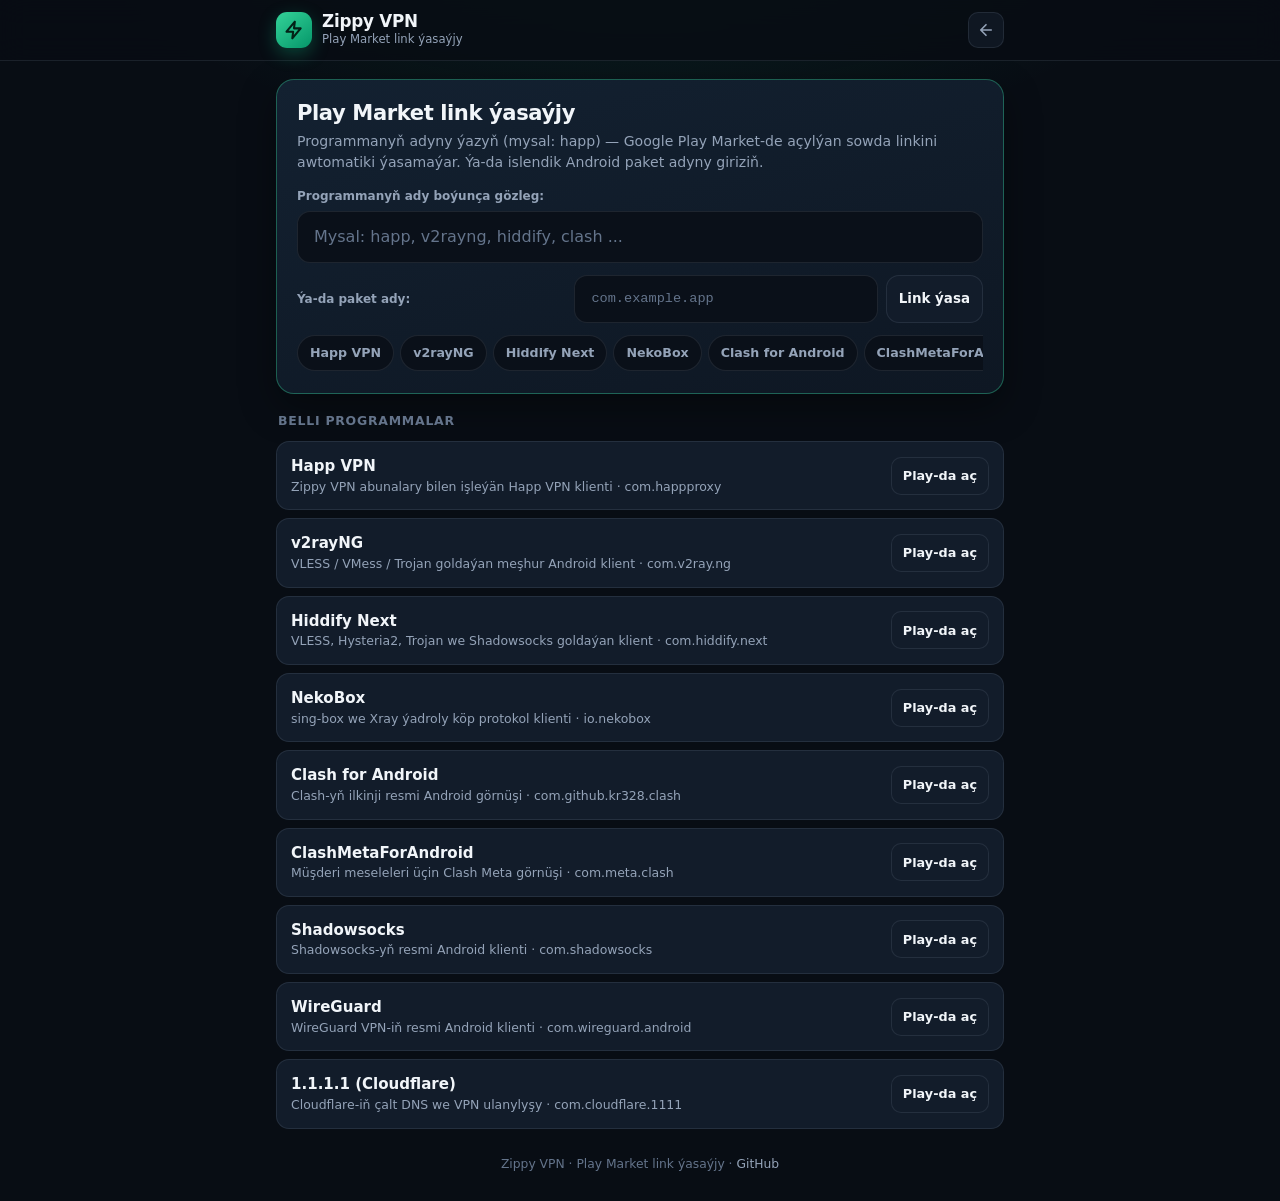
==== docs/playmarket.html @ b85b4f8d "feat: Play Market link ýasaýjy (CLI + web panel sahypa) - zippy/playmarket.py: Play Market link modu" ====
<!doctype html>
<html lang="tk">
<head>
  <meta charset="utf-8">
  <meta name="viewport" content="width=device-width, initial-scale=1, viewport-fit=cover">
  <meta name="theme-color" content="#080d14">
  <meta name="description" content="Zippy VPN — Play Market (Google Play) programma link ýasaýjy. Programmanyň adyndan ýa-da paket adyndan Play sowda linkini ýasamaýar.">
  <title>Play Market Link — Zippy VPN</title>
  <link rel="stylesheet" href="./style.css">
  <style>
    /* Play Market sahypasy üçin ýörite üýtgeşmeler (esas panele täsirsiz) */
    .pm-input {
      width: 100%;
      min-height: 52px;
      padding: 13px 16px;
      font: inherit;
      font-size: 1rem;
      color: var(--text);
      background: var(--bg-input);
      border: 1px solid var(--border);
      border-radius: var(--radius-md);
      outline: none;
      transition: border-color 0.15s ease;
    }
    .pm-input:focus {
      border-color: var(--border-strong);
    }
    .pm-input::placeholder {
      color: var(--text-dim);
    }
    .pm-row {
      display: flex;
      gap: 8px;
      margin-top: 12px;
    }
    .pm-row .pm-input {
      flex: 1;
      min-width: 0;
      min-height: 46px;
      font-size: 0.85rem;
      font-family: var(--font-mono);
    }
    .pm-row .btn {
      min-height: 46px;
      white-space: nowrap;
    }
    .pm-result[hidden] {
      display: none;
    }
    .pm-meta {
      display: flex;
      align-items: center;
      justify-content: space-between;
      gap: 10px;
      margin-bottom: 8px;
    }
    .pm-app-name {
      font-weight: 780;
      font-size: 1rem;
    }
    .pm-package {
      font-family: var(--font-mono);
      font-size: 0.77rem;
      color: var(--text-muted);
    }
    .pm-actions {
      display: flex;
      flex-wrap: wrap;
      gap: 8px;
      margin-top: 10px;
    }
    .pm-actions .btn {
      min-height: 44px;
    }
    .pm-error {
      margin-top: 12px;
      padding: 10px 14px;
      border-radius: var(--radius-md);
      border: 1px solid rgba(248, 113, 113, 0.35);
      background: rgba(248, 113, 113, 0.1);
      color: #fca5a5;
      font-size: 0.85rem;
    }
    .pm-error[hidden] {
      display: none;
    }
    .app-row {
      display: flex;
      align-items: center;
      gap: 12px;
      padding: 13px 14px;
      border: 1px solid var(--border);
      border-radius: var(--radius-md);
      background: var(--bg-card);
      margin-bottom: 8px;
      transition: border-color 0.15s ease;
    }
    .app-row:hover {
      border-color: var(--border-strong);
    }
    .app-row-main {
      min-width: 0;
      flex: 1;
    }
    .app-row-name {
      font-weight: 700;
      font-size: 0.94rem;
    }
    .app-row-note {
      font-size: 0.78rem;
      color: var(--text-muted);
      overflow: hidden;
      text-overflow: ellipsis;
      white-space: nowrap;
    }
  </style>
</head>
<body>
  <header class="topbar">
    <div class="shell topbar-inner">
      <div class="brand">
        <div class="brand-mark" aria-hidden="true">
          <svg width="20" height="20" viewBox="0 0 24 24" fill="none" stroke="currentColor" stroke-width="2.5" stroke-linecap="round" stroke-linejoin="round">
            <path d="M13 2L3 14h8l-1 8 10-12h-8l1-8z"/>
          </svg>
        </div>
        <div>
          <div class="brand-title">Zippy VPN</div>
          <div class="brand-sub">Play Market link ýasaýjy</div>
        </div>
      </div>
      <a class="icon-link" href="./index.html" aria-label="Esasy panel" title="Esasy panel">
        <svg width="18" height="18" viewBox="0 0 24 24" fill="none" stroke="currentColor" stroke-width="2.2" stroke-linecap="round" stroke-linejoin="round" aria-hidden="true">
          <path d="M19 12H5M12 19l-7-7 7-7"/>
        </svg>
      </a>
    </div>
  </header>

  <main class="shell">
    <section class="hero" aria-labelledby="pmTitle">
      <div class="hero-head">
        <div>
          <h1 id="pmTitle">Play Market link ýasaýjy</h1>
          <p class="hero-desc">Programmanyň adyny ýazyň (mysal: happ) — Google Play Market-de açylýan sowda linkini awtomatiki ýasamaýar. Ýa-da islendik Android paket adyny giriziň.</p>
        </div>
      </div>

      <label class="mirror-label" for="pmSearch">Programmanyň ady boýunça gözleg:</label>
      <input class="pm-input" id="pmSearch" type="search" autocomplete="off"
             placeholder="Mysal: happ, v2rayng, hiddify, clash ...">

      <div class="pm-row">
        <label class="mirror-label" for="pmPackage" style="align-self: center; margin: 0; flex: 1;">Ýa-da paket ady:</label>
        <input class="pm-input" id="pmPackage" type="text" autocomplete="off"
               placeholder="com.example.app" style="margin: 0;">
        <button type="button" class="btn btn-secondary" id="pmPackageBtn">Link ýasa</button>
      </div>

      <div class="mirror-pills" id="pmChips" style="margin-top: 12px;" role="group" aria-label="Mähirli programmalar"></div>

      <div class="pm-result" id="pmResult" hidden style="margin-top: 14px;">
        <div class="pm-meta">
          <div>
            <div class="pm-app-name" id="pmAppName"></div>
            <div class="pm-package" id="pmPackageText"></div>
          </div>
        </div>
        <div class="url-box">
          <code class="url-text" id="pmLink"></code>
        </div>
        <div class="pm-actions">
          <a class="btn btn-primary" id="pmOpen" href="#" target="_blank" rel="noopener noreferrer">
            <svg width="19" height="19" viewBox="0 0 24 24" fill="none" stroke="currentColor" stroke-width="2.4" stroke-linecap="round" stroke-linejoin="round" aria-hidden="true">
              <path d="M18 13v6a2 2 0 01-2 2H5a2 2 0 01-2-2V8a2 2 0 012-2h6"/>
              <polyline points="15 3 21 3 21 9"/>
              <line x1="10" y1="14" x2="21" y2="3"/>
            </svg>
            <span>Play-da aç</span>
          </a>
          <button type="button" class="btn btn-secondary" id="pmCopy">Linki nusgala</button>
        </div>
      </div>

      <div class="pm-error" id="pmError" hidden></div>
    </section>

    <div class="section-label">Belli programmalar</div>
    <div id="pmAppList"></div>

    <footer class="footer">
      Zippy VPN · Play Market link ýasaýjy ·
      <a href="https://github.com/redmirobot01-byte/Zippy" target="_blank" rel="noopener noreferrer">GitHub</a>
    </footer>
  </main>

  <div class="toast" id="toast" role="status" aria-live="polite"></div>

  <script src="./playmarket.js"></script>
</body>
</html>
---- docs/style.css ----
:root {
  --bg: #080d14;
  --bg-elev: #0f1722;
  --bg-card: #121c2a;
  --bg-card-hover: #162234;
  --bg-input: #0a1019;
  --border: rgba(148, 163, 184, 0.14);
  --border-strong: rgba(52, 211, 153, 0.38);
  --text: #f1f5f9;
  --text-muted: #94a3b8;
  --text-dim: #64748b;
  --accent: #10b981;
  --accent-bright: #34d399;
  --accent-ink: #032217;
  --accent-soft: rgba(16, 185, 129, 0.14);
  --cyan: #38bdf8;
  --cyan-soft: rgba(56, 189, 248, 0.13);
  --amber: #fbbf24;
  --amber-soft: rgba(251, 191, 36, 0.13);
  --violet: #a78bfa;
  --violet-soft: rgba(167, 139, 250, 0.14);
  --radius-lg: 18px;
  --radius-md: 13px;
  --radius-sm: 9px;
  --shadow: 0 14px 36px rgba(0, 0, 0, 0.36);
  --font-sans: system-ui, -apple-system, "Segoe UI", Roboto, "Helvetica Neue", Arial, sans-serif;
  --font-mono: ui-monospace, SFMono-Regular, Menlo, Monaco, Consolas, monospace;
}

*,
*::before,
*::after {
  box-sizing: border-box;
}

html {
  -webkit-text-size-adjust: 100%;
  background: var(--bg);
}

body {
  margin: 0;
  font-family: var(--font-sans);
  background:
    radial-gradient(900px 420px at 50% -120px, rgba(16, 185, 129, 0.16), transparent 65%),
    var(--bg);
  color: var(--text);
  line-height: 1.5;
  min-height: 100dvh;
  padding-bottom: calc(28px + env(safe-area-inset-bottom, 0px));
}

.shell {
  width: 100%;
  max-width: 760px;
  margin: 0 auto;
  padding: 0 16px;
}

/* Header */
.topbar {
  position: sticky;
  top: 0;
  z-index: 30;
  backdrop-filter: blur(14px);
  -webkit-backdrop-filter: blur(14px);
  background: rgba(8, 13, 20, 0.84);
  border-bottom: 1px solid var(--border);
}

.topbar-inner {
  display: flex;
  align-items: center;
  justify-content: space-between;
  gap: 12px;
  height: 60px;
}

.brand {
  display: flex;
  align-items: center;
  gap: 10px;
  min-width: 0;
}

.brand-mark {
  width: 36px;
  height: 36px;
  border-radius: 11px;
  background: linear-gradient(140deg, #34d399, #059669);
  color: var(--accent-ink);
  display: grid;
  place-items: center;
  flex-shrink: 0;
  box-shadow: 0 6px 18px rgba(16, 185, 129, 0.32);
}

.brand-title {
  font-size: 1.05rem;
  font-weight: 750;
  letter-spacing: -0.015em;
  line-height: 1.15;
}

.brand-sub {
  font-size: 0.73rem;
  color: var(--text-muted);
}

.topbar-right {
  display: flex;
  align-items: center;
  gap: 8px;
}

.status-pill {
  display: inline-flex;
  align-items: center;
  gap: 7px;
  padding: 6px 11px;
  border-radius: 999px;
  font-size: 0.76rem;
  font-weight: 600;
  color: var(--accent-bright);
  background: var(--accent-soft);
  border: 1px solid rgba(52, 211, 153, 0.26);
  white-space: nowrap;
}

.status-dot {
  width: 7px;
  height: 7px;
  border-radius: 50%;
  background: var(--accent-bright);
  box-shadow: 0 0 0 3px rgba(52, 211, 153, 0.22);
}

.icon-link {
  width: 36px;
  height: 36px;
  border-radius: 10px;
  border: 1px solid var(--border);
  background: var(--bg-elev);
  color: var(--text-muted);
  display: grid;
  place-items: center;
  text-decoration: none;
  transition: color 0.15s ease, border-color 0.15s ease;
}

.icon-link:hover {
  color: var(--text);
  border-color: rgba(148, 163, 184, 0.32);
}

/* Hero Card */
.hero {
  margin-top: 18px;
  padding: 20px;
  border-radius: var(--radius-lg);
  background: linear-gradient(165deg, #132131 0%, #0e1723 100%);
  border: 1px solid var(--border-strong);
  box-shadow: var(--shadow);
}

.hero-head {
  display: flex;
  align-items: flex-start;
  justify-content: space-between;
  gap: 12px;
  margin-bottom: 14px;
}

.hero h1 {
  margin: 0 0 5px;
  font-size: 1.32rem;
  font-weight: 780;
  letter-spacing: -0.02em;
  line-height: 1.22;
}

.hero-desc {
  margin: 0;
  font-size: 0.88rem;
  color: var(--text-muted);
}

.meta-strip {
  display: flex;
  flex-wrap: wrap;
  gap: 8px 14px;
  font-size: 0.78rem;
  color: var(--text-muted);
  padding: 10px 12px;
  border-radius: var(--radius-sm);
  background: rgba(8, 13, 20, 0.52);
  border: 1px solid var(--border);
  margin-bottom: 14px;
}

.meta-strip strong {
  color: var(--text);
  font-weight: 650;
}

/* Mirror Selector */
.mirror-bar {
  margin-bottom: 12px;
}

.mirror-label {
  display: block;
  font-size: 0.75rem;
  font-weight: 600;
  color: var(--text-muted);
  margin-bottom: 6px;
}

.mirror-pills {
  display: flex;
  gap: 6px;
  overflow-x: auto;
  padding-bottom: 2px;
  scrollbar-width: none;
}

.mirror-pills::-webkit-scrollbar {
  display: none;
}

.pill {
  appearance: none;
  border: 1px solid var(--border);
  background: var(--bg-input);
  color: var(--text-muted);
  font: inherit;
  font-size: 0.79rem;
  font-weight: 600;
  padding: 7px 12px;
  min-height: 36px;
  border-radius: 999px;
  cursor: pointer;
  white-space: nowrap;
  transition: all 0.15s ease;
}

.pill:hover {
  color: var(--text);
  border-color: rgba(148, 163, 184, 0.3);
}

.pill.active {
  background: var(--accent-soft);
  color: var(--accent-bright);
  border-color: var(--border-strong);
}

/* URL Box */
.url-box {
  display: flex;
  align-items: center;
  gap: 8px;
  background: var(--bg-input);
  border: 1px solid var(--border);
  border-radius: var(--radius-md);
  padding: 10px 12px;
  margin-bottom: 14px;
}

.url-text {
  flex: 1;
  min-width: 0;
  font-family: var(--font-mono);
  font-size: 0.77rem;
  color: #cbd5e1;
  overflow: hidden;
  text-overflow: ellipsis;
  white-space: nowrap;
  user-select: all;
}

/* Buttons */
.btn {
  appearance: none;
  border: 1px solid transparent;
  border-radius: var(--radius-md);
  font: inherit;
  font-weight: 680;
  font-size: 0.92rem;
  min-height: 48px;
  padding: 11px 16px;
  display: inline-flex;
  align-items: center;
  justify-content: center;
  gap: 8px;
  cursor: pointer;
  text-decoration: none;
  transition: transform 0.08s ease, background 0.15s ease, border-color 0.15s ease;
  -webkit-tap-highlight-color: transparent;
}

.btn:active {
  transform: scale(0.985);
}

.btn-primary {
  width: 100%;
  min-height: 52px;
  font-size: 0.98rem;
  background: linear-gradient(180deg, #22c993 0%, #0ea574 100%);
  color: var(--accent-ink);
  box-shadow: 0 8px 22px rgba(16, 185, 129, 0.28);
}

.btn-primary:hover {
  background: linear-gradient(180deg, #34d399 0%, #10b981 100%);
}

.btn-secondary {
  background: var(--bg-card);
  color: var(--text);
  border-color: var(--border);
  font-size: 0.84rem;
  min-height: 44px;
  padding: 9px 12px;
}

.btn-secondary:hover {
  background: var(--bg-card-hover);
  border-color: rgba(148, 163, 184, 0.3);
}

.btn-accent-outline {
  background: var(--accent-soft);
  color: var(--accent-bright);
  border-color: rgba(52, 211, 153, 0.32);
  font-size: 0.83rem;
  min-height: 42px;
  padding: 8px 13px;
}

.btn-accent-outline:hover {
  background: rgba(16, 185, 129, 0.22);
}

.btn-sm {
  min-height: 38px;
  padding: 6px 11px;
  font-size: 0.8rem;
  border-radius: 10px;
}

.hero-actions-sub {
  display: grid;
  grid-template-columns: repeat(3, 1fr);
  gap: 8px;
  margin-top: 9px;
}

@media (max-width: 460px) {
  .hero-actions-sub {
    grid-template-columns: 1fr 1fr;
  }
  .hero-actions-sub .span-mobile {
    grid-column: 1 / -1;
  }
}

/* Navigation Tabs */
.tabs {
  display: grid;
  grid-template-columns: repeat(3, 1fr);
  gap: 6px;
  margin: 18px 0 14px;
  padding: 5px;
  background: var(--bg-elev);
  border: 1px solid var(--border);
  border-radius: 14px;
}

.tab-btn {
  appearance: none;
  border: 0;
  background: transparent;
  color: var(--text-muted);
  font: inherit;
  font-size: 0.86rem;
  font-weight: 680;
  min-height: 42px;
  border-radius: 10px;
  cursor: pointer;
  transition: background 0.15s ease, color 0.15s ease;
  -webkit-tap-highlight-color: transparent;
}

.tab-btn.active {
  background: var(--bg-card-hover);
  color: var(--text);
  box-shadow: 0 2px 8px rgba(0, 0, 0, 0.28);
}

.tab-panel {
  display: none;
}

.tab-panel.active {
  display: block;
}

/* Subscription Cards */
.section-label {
  font-size: 0.78rem;
  font-weight: 700;
  text-transform: uppercase;
  letter-spacing: 0.06em;
  color: var(--text-dim);
  margin: 18px 2px 10px;
}

.sub-list {
  display: flex;
  flex-direction: column;
  gap: 10px;
}

.sub-card {
  background: var(--bg-card);
  border: 1px solid var(--border);
  border-radius: var(--radius-lg);
  padding: 15px 16px;
  display: flex;
  flex-direction: column;
  gap: 11px;
}

.sub-card.recommended {
  border-color: rgba(52, 211, 153, 0.3);
}

.sub-top {
  display: flex;
  align-items: flex-start;
  justify-content: space-between;
  gap: 10px;
}

.sub-title-row {
  display: flex;
  align-items: center;
  flex-wrap: wrap;
  gap: 7px;
  margin-bottom: 3px;
}

.sub-title {
  font-size: 0.98rem;
  font-weight: 720;
  color: var(--text);
}

.sub-desc {
  margin: 0;
  font-size: 0.83rem;
  color: var(--text-muted);
}

.count-chip {
  flex-shrink: 0;
  padding: 4px 9px;
  border-radius: 8px;
  font-size: 0.76rem;
  font-weight: 700;
  font-variant-numeric: tabular-nums;
  background: rgba(148, 163, 184, 0.1);
  color: #cbd5e1;
}

.tag {
  display: inline-flex;
  align-items: center;
  padding: 2px 8px;
  border-radius: 6px;
  font-size: 0.7rem;
  font-weight: 720;
  letter-spacing: 0.02em;
}

.tag-green {
  background: var(--accent-soft);
  color: var(--accent-bright);
}

.tag-cyan {
  background: var(--cyan-soft);
  color: var(--cyan);
}

.tag-amber {
  background: var(--amber-soft);
  color: var(--amber);
}

.tag-violet {
  background: var(--violet-soft);
  color: var(--violet);
}

.sub-actions {
  display: flex;
  flex-wrap: wrap;
  gap: 8px;
}

.sub-actions .btn-accent-outline {
  flex: 1 1 135px;
}

/* Compact Protocol Grid */
.proto-grid {
  display: grid;
  grid-template-columns: repeat(2, 1fr);
  gap: 9px;
}

@media (max-width: 500px) {
  .proto-grid {
    grid-template-columns: 1fr;
  }
}

.proto-item {
  background: var(--bg-card);
  border: 1px solid var(--border);
  border-radius: var(--radius-md);
  padding: 12px 14px;
  display: flex;
  align-items: center;
  justify-content: space-between;
  gap: 10px;
}

.proto-name {
  font-weight: 700;
  font-size: 0.9rem;
}

.proto-meta {
  font-size: 0.76rem;
  color: var(--text-muted);
  font-variant-numeric: tabular-nums;
}

.proto-btns {
  display: flex;
  gap: 6px;
}

/* Servers Tab */
.filter-group {
  margin-bottom: 10px;
}

.servers-toolbar {
  display: flex;
  align-items: center;
  justify-content: space-between;
  gap: 10px;
  margin: 12px 0;
}

.servers-count {
  font-size: 0.82rem;
  color: var(--text-muted);
  font-variant-numeric: tabular-nums;
}

.node-list {
  display: flex;
  flex-direction: column;
  gap: 8px;
}

.node-row {
  background: var(--bg-card);
  border: 1px solid var(--border);
  border-radius: var(--radius-md);
  padding: 12px 13px;
  display: flex;
  align-items: center;
  justify-content: space-between;
  gap: 10px;
}

@media (max-width: 520px) {
  .node-row {
    flex-direction: column;
    align-items: stretch;
  }
  .node-actions {
    justify-content: flex-end;
  }
}

.node-main {
  min-width: 0;
  flex: 1;
}

.node-title {
  display: flex;
  align-items: center;
  flex-wrap: wrap;
  gap: 7px;
  font-weight: 680;
  font-size: 0.9rem;
  margin-bottom: 3px;
}

.node-sub {
  font-family: var(--font-mono);
  font-size: 0.74rem;
  color: var(--text-muted);
  overflow: hidden;
  text-overflow: ellipsis;
  white-space: nowrap;
}

.latency-badge {
  font-family: var(--font-mono);
  font-size: 0.73rem;
  font-weight: 700;
  color: var(--accent-bright);
  background: var(--accent-soft);
  padding: 1px 7px;
  border-radius: 6px;
}

.node-actions {
  display: flex;
  align-items: center;
  gap: 6px;
  flex-shrink: 0;
}

.empty-state {
  text-align: center;
  padding: 32px 16px;
  color: var(--text-muted);
  background: var(--bg-card);
  border: 1px dashed var(--border);
  border-radius: var(--radius-lg);
  font-size: 0.88rem;
}

/* Guide Tab */
.guide-card {
  background: var(--bg-card);
  border: 1px solid var(--border);
  border-radius: var(--radius-lg);
  padding: 18px;
  margin-bottom: 12px;
}

.guide-card h2 {
  margin: 0 0 12px;
  font-size: 1.02rem;
  font-weight: 740;
}

.steps {
  list-style: none;
  padding: 0;
  margin: 0;
  display: flex;
  flex-direction: column;
  gap: 13px;
}

.steps li {
  display: flex;
  gap: 12px;
  align-items: flex-start;
  font-size: 0.88rem;
  color: #dbe4ef;
}

.step-num {
  width: 26px;
  height: 26px;
  border-radius: 8px;
  background: var(--accent-soft);
  border: 1px solid rgba(52, 211, 153, 0.3);
  color: var(--accent-bright);
  font-size: 0.8rem;
  font-weight: 750;
  display: grid;
  place-items: center;
  flex-shrink: 0;
  margin-top: 1px;
}

.steps strong {
  color: var(--text);
}

.tip-list {
  margin: 0;
  padding-left: 18px;
  display: flex;
  flex-direction: column;
  gap: 9px;
  font-size: 0.86rem;
  color: var(--text-muted);
}

.tip-list strong {
  color: var(--text);
}

.guide-links {
  display: flex;
  flex-wrap: wrap;
  gap: 8px;
  margin-top: 14px;
}

.inline-code {
  font-family: var(--font-mono);
  font-size: 0.8em;
  background: var(--bg-input);
  border: 1px solid var(--border);
  padding: 1px 6px;
  border-radius: 5px;
  color: #e2e8f0;
}

/* QR Modal */
.modal-backdrop {
  position: fixed;
  inset: 0;
  z-index: 60;
  background: rgba(3, 7, 13, 0.78);
  backdrop-filter: blur(6px);
  display: grid;
  place-items: center;
  padding: 18px;
}

.modal-backdrop[hidden] {
  display: none;
}

.modal {
  width: 100%;
  max-width: 360px;
  background: var(--bg-card);
  border: 1px solid var(--border);
  border-radius: 20px;
  padding: 20px;
  box-shadow: var(--shadow);
  text-align: center;
}

.modal h3 {
  margin: 0 0 4px;
  font-size: 1.02rem;
}

.modal-hint {
  margin: 0 0 14px;
  font-size: 0.8rem;
  color: var(--text-muted);
}

.qr-frame {
  width: 236px;
  height: 236px;
  margin: 0 auto 14px;
  padding: 10px;
  background: #ffffff;
  border-radius: 14px;
  display: grid;
  place-items: center;
}

.qr-frame svg {
  width: 100%;
  height: 100%;
  display: block;
}

.modal-actions {
  display: flex;
  gap: 8px;
}

.modal-actions .btn {
  flex: 1;
}

/* Toast */
.toast {
  position: fixed;
  left: 50%;
  bottom: calc(20px + env(safe-area-inset-bottom, 0px));
  transform: translateX(-50%) translateY(16px);
  z-index: 80;
  background: #064e3b;
  color: #ecfdf5;
  border: 1px solid rgba(52, 211, 153, 0.45);
  padding: 10px 16px;
  border-radius: 999px;
  font-size: 0.84rem;
  font-weight: 650;
  box-shadow: 0 10px 28px rgba(0, 0, 0, 0.45);
  opacity: 0;
  pointer-events: none;
  transition: opacity 0.18s ease, transform 0.18s ease;
  max-width: calc(100vw - 32px);
  text-align: center;
}

.toast.show {
  opacity: 1;
  transform: translateX(-50%) translateY(0);
}

.footer {
  margin-top: 26px;
  text-align: center;
  font-size: 0.77rem;
  color: var(--text-dim);
}

.footer a {
  color: var(--text-muted);
  text-decoration: none;
}

.footer a:hover {
  color: var(--text);
}

/* RU ↔ TK terminologiýa tablisasy */
.ru-table {
  width: 100%;
  border-collapse: collapse;
  font-size: 0.84rem;
  margin: 10px 0 4px;
}

.ru-table th,
.ru-table td {
  text-align: left;
  padding: 7px 9px;
  border-bottom: 1px solid var(--border);
  vertical-align: top;
}

.ru-table th {
  color: var(--text-dim);
  font-weight: 650;
  font-size: 0.76rem;
  text-transform: uppercase;
  letter-spacing: 0.04em;
}

.ru-table td:first-child {
  color: var(--amber);
  font-family: var(--font-mono);
  font-size: 0.8rem;
  white-space: nowrap;
}

.ru-table td:last-child {
  color: var(--text-muted);
}
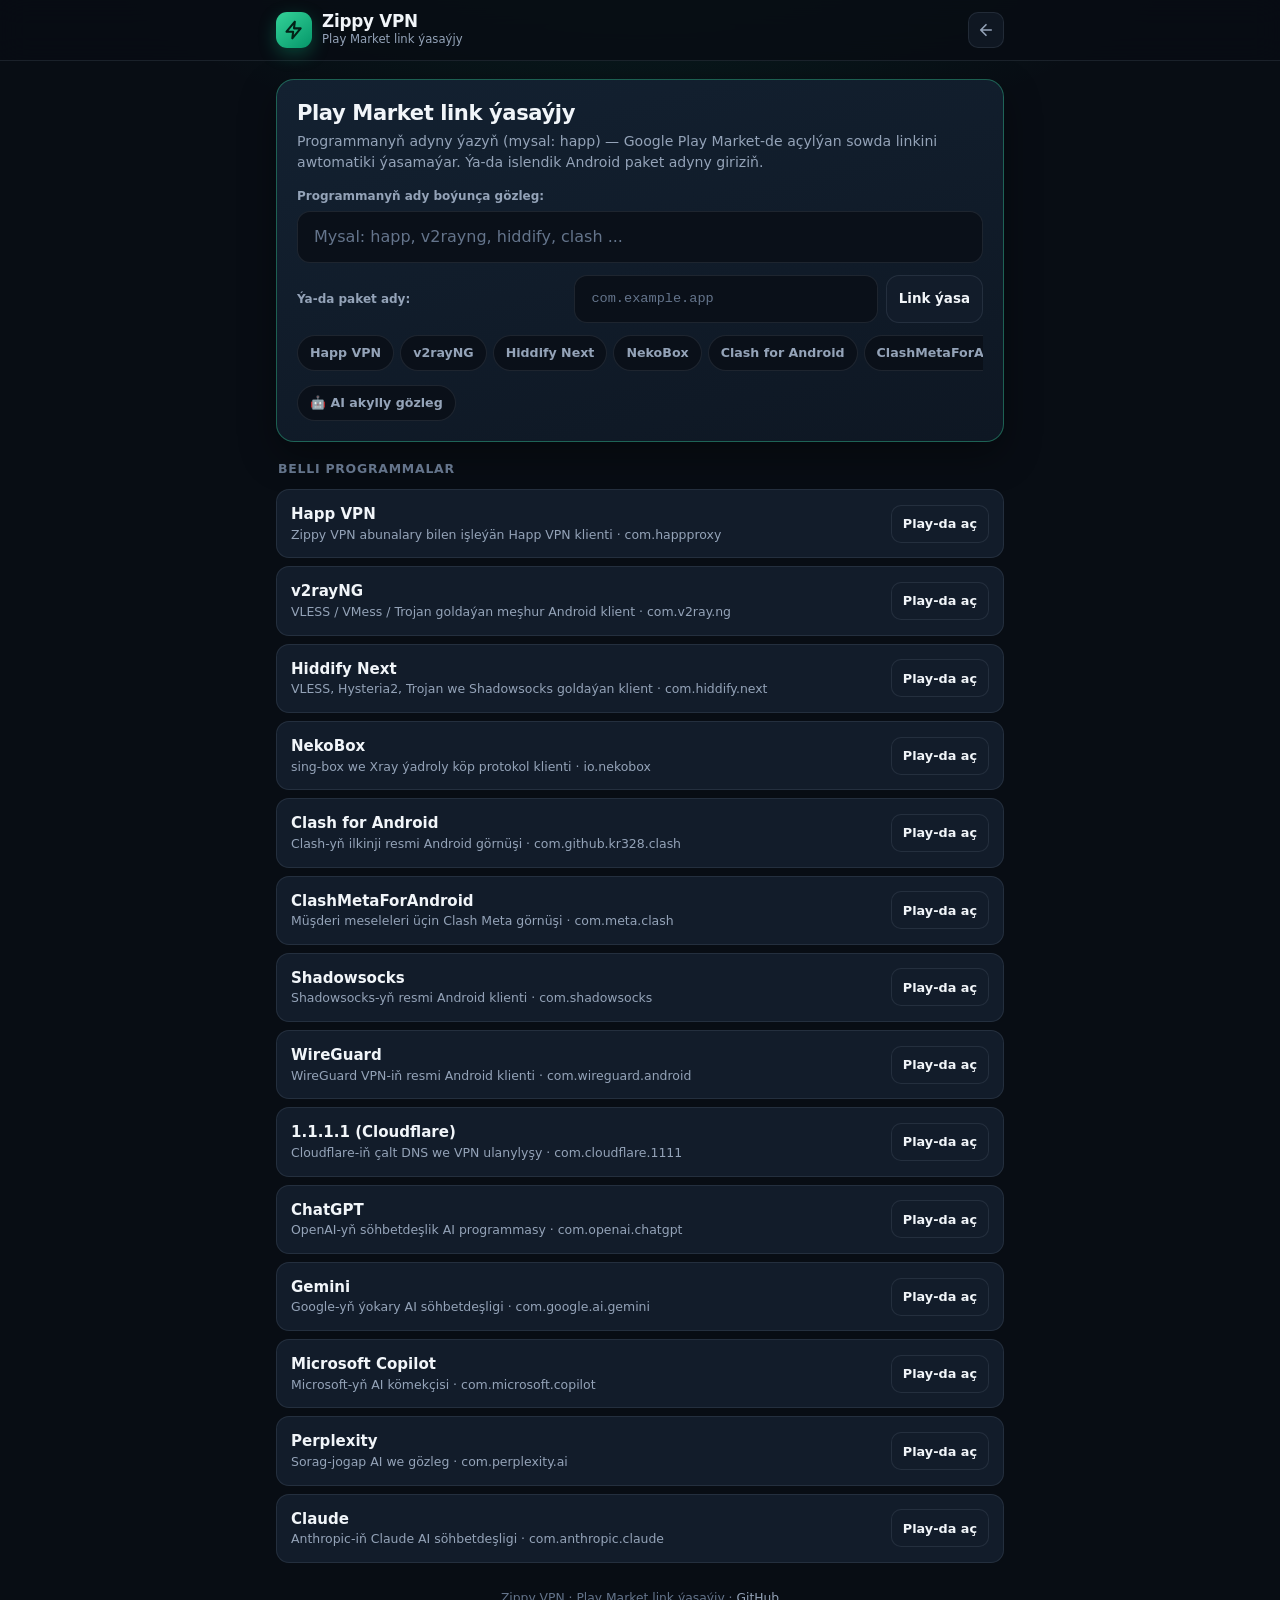
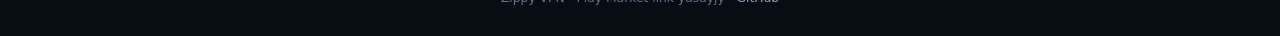
==== commit 15fbf3b1: "feat: Play Market link ýasaýjyna AI goşmak - zippy/playmarket.py: AI programmalary registre goşyldy " ====
--- a/docs/playmarket.html
+++ b/docs/playmarket.html
@@ -44,6 +44,16 @@
       min-height: 46px;
       white-space: nowrap;
     }
+    .pm-ai-settings {
+      margin-top: 10px;
+      padding: 12px;
+      border: 1px dashed var(--border);
+      border-radius: var(--radius-md);
+      background: rgba(56, 189, 248, 0.05);
+    }
+    .pm-ai-settings[hidden] {
+      display: none;
+    }
     .pm-result[hidden] {
       display: none;
     }
@@ -159,6 +169,22 @@
 
       <div class="mirror-pills" id="pmChips" style="margin-top: 12px;" role="group" aria-label="Mähirli programmalar"></div>
 
+      <div class="pm-row" style="margin-top: 12px; align-items: center;">
+        <button type="button" class="pill" id="pmAiToggle" aria-pressed="false" title="Programmanyň adyny AI-a berip, Play Market-däki paket adyny tapdyryp link ýasamaýar">🤖 AI akylly gözleg</button>
+      </div>
+      <div class="pm-ai-settings" id="pmAiSettings" hidden>
+        <label class="mirror-label" for="pmAiKey">API açary (brauzerde galýar, çykarylmaýar):</label>
+        <input class="pm-input" id="pmAiKey" type="password" autocomplete="off" placeholder="sk-...">
+        <div class="pm-row" style="margin-top: 8px;">
+          <input class="pm-input" id="pmAiBase" type="text" value="https://api.openai.com/v1" aria-label="AI ulag salgysy">
+          <input class="pm-input" id="pmAiModel" type="text" value="gpt-4o-mini" aria-label="AI model">
+        </div>
+        <p style="margin: 8px 0 0; font-size: 0.75rem; color: var(--text-dim);">
+          Açar OpenAI-de çalşyp bolýar: ulag salgysyny (OpenRouter, Groq, lokal ulag) we modeli üýtgediň. Açar ýokary bolsa,
+          ýerli registre düşýär.
+        </p>
+      </div>
+
       <div class="pm-result" id="pmResult" hidden style="margin-top: 14px;">
         <div class="pm-meta">
           <div>
